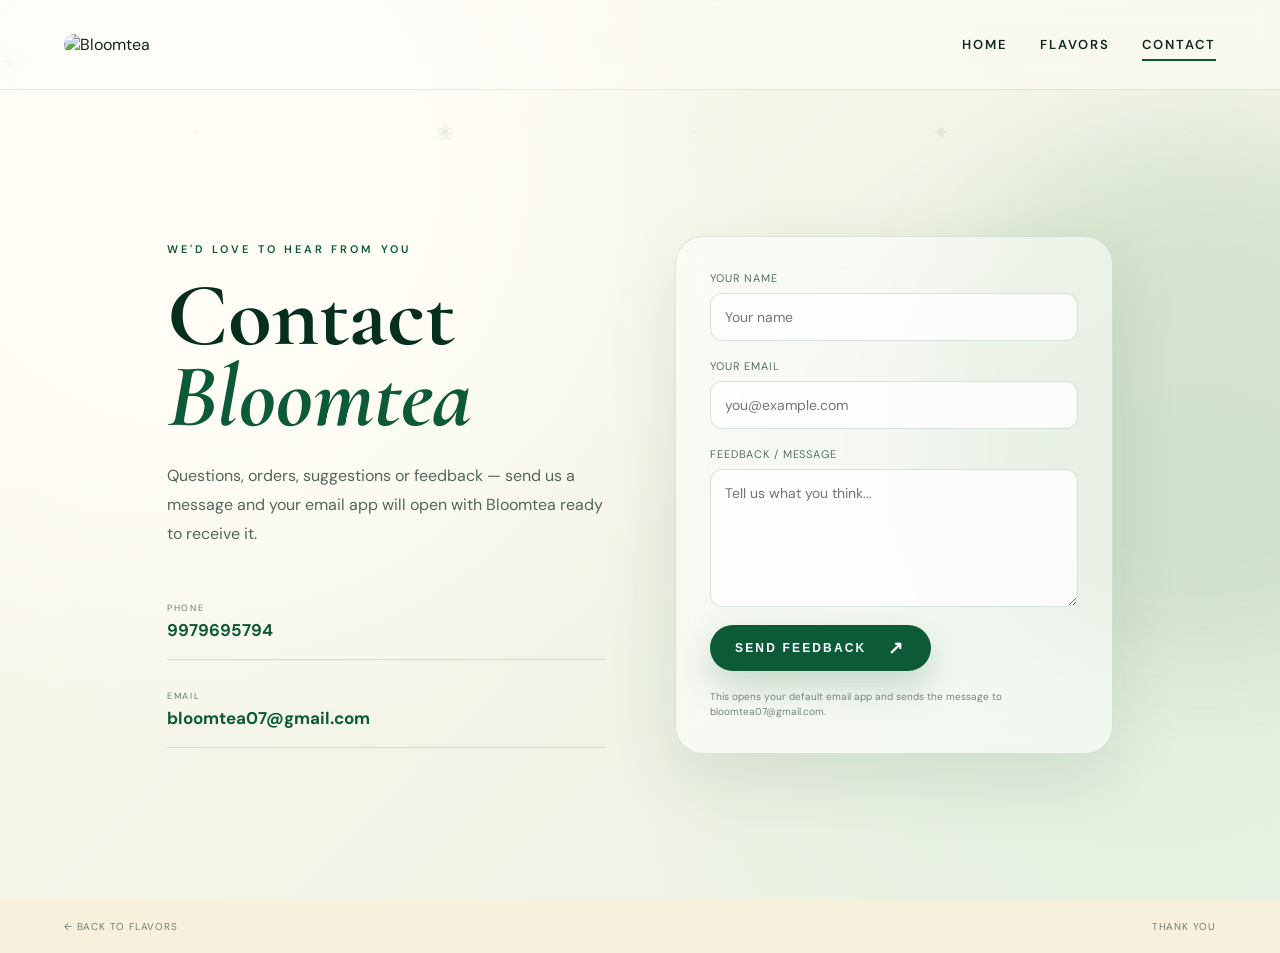
==== contact.html @ 29084bcc "Add files via upload" ====
<!doctype html>
<html lang="en">
<head>
  <meta charset="utf-8">
  <meta name="viewport" content="width=device-width,initial-scale=1">
  <title>Bloomtea — Contact & Feedback</title>
  <meta name="description" content="Contact Bloomtea Floral Tea or send feedback.">
  <link rel="stylesheet" href="styles.css">
</head>
<body class="contact-page">
  <div class="ambient"></div>
  <div class="petals" aria-hidden="true"></div>

  <header class="nav">
    <a class="brand small-brand" href="index.html"><img src="assets/logo.jpeg" alt="Bloomtea"></a>
    <nav>
      <a class="nav-link" href="index.html">Home</a>
      <a class="nav-link" href="flavors.html">Flavors</a>
      <a class="nav-link active" href="contact.html">Contact</a>
    </nav>
  </header>

  <main class="contact-main">
    <section class="contact-intro">
      <p class="eyebrow">We'd love to hear from you</p>
      <h1>Contact <span>Bloomtea</span></h1>
      <p>Questions, orders, suggestions or feedback — send us a message and your email app will open with Bloomtea ready to receive it.</p>
      <div class="contact-details">
        <a href="tel:+919979695794"><small>PHONE</small><strong>9979695794</strong></a>
        <a href="mailto:bloomtea07@gmail.com"><small>EMAIL</small><strong>bloomtea07@gmail.com</strong></a>
      </div>
    </section>

    <section class="contact-card">
      <form id="feedbackForm">
        <label>Your name<input id="name" name="name" type="text" placeholder="Your name" required></label>
        <label>Your email<input id="email" name="email" type="email" placeholder="you@example.com" required></label>
        <label>Feedback / message<textarea id="message" name="message" rows="6" placeholder="Tell us what you think..." required></textarea></label>
        <button class="cta submit" type="submit">SEND FEEDBACK <span>↗</span></button>
        <p class="form-note">This opens your default email app and sends the message to bloomtea07@gmail.com.</p>
      </form>
    </section>
  </main>

  <footer class="footer">
    <a href="flavors.html">← Back to flavors</a>
    <a href="thankyou.html">Thank you</a>
  </footer>
  <script src="script.js"></script>
</body>
</html>
---- styles.css ----
@import url('https://fonts.googleapis.com/css2?family=Cormorant+Garamond:wght@400;500;600;700&family=DM+Sans:wght@400;500;600&display=swap');

:root{
  --deep:#062f20; --green:#0c5a38; --leaf:#1d7047; --cream:#f7f0dc;
  --gold:#d9b76a; --ink:#10271d; --white:#fffdf8;
}
*{box-sizing:border-box}
html{scroll-behavior:smooth}
body{margin:0;min-height:100vh;color:var(--ink);font-family:"DM Sans",sans-serif;background:var(--cream);overflow-x:hidden}
a{text-decoration:none;color:inherit}
body:before{content:"";position:fixed;inset:0;z-index:-5;background:radial-gradient(circle at 15% 20%,#fffdf6 0 18%,transparent 45%),radial-gradient(circle at 90% 70%,#e5f0df 0 15%,transparent 42%),linear-gradient(135deg,#fbf7ea,#eaf2e3);animation:bgShift 13s ease-in-out infinite alternate}
@keyframes bgShift{to{filter:hue-rotate(8deg) brightness(1.02)}}
.ambient{position:fixed;z-index:-2;width:42vw;height:42vw;right:-15vw;top:15vh;border-radius:50%;background:rgba(93,145,91,.14);filter:blur(50px);animation:float 9s ease-in-out infinite}
@keyframes float{50%{transform:translate(-35px,25px) scale(1.05)}}
.petals:before,.petals:after{content:"✦  ·  ❀  ·  ✦  ·  ❀";position:fixed;inset:0;color:rgba(25,100,57,.16);font-size:22px;letter-spacing:75px;line-height:125px;white-space:pre;animation:petalDrift 22s linear infinite;pointer-events:none}
.petals:after{top:70px;left:-60px;animation-duration:28s;opacity:.5}
@keyframes petalDrift{from{transform:translateY(-60px)}to{transform:translateY(110vh)}}

.nav{height:90px;padding:16px 5vw;display:flex;align-items:center;justify-content:space-between;position:relative;z-index:5;background:rgba(255,253,248,.48);backdrop-filter:blur(12px);border-bottom:1px solid rgba(12,90,56,.1)}
.brand img{width:170px;height:62px;object-fit:cover;border-radius:12px;mix-blend-mode:multiply}
.small-brand img{width:115px;height:55px}
.nav nav{display:flex;gap:32px}
.nav-link{font-size:13px;letter-spacing:.15em;text-transform:uppercase;font-weight:600;padding:8px 0;position:relative}
.nav-link:after{content:"";position:absolute;left:0;bottom:0;width:0;height:2px;background:var(--green);transition:.3s}
.nav-link:hover:after,.nav-link.active:after{width:100%}

.hero{max-width:1250px;margin:0 auto;min-height:calc(100vh - 90px);padding:60px 6vw 70px;display:grid;grid-template-columns:1fr 1fr;align-items:center;gap:20px}
.hero-copy{animation:rise .9s ease both}
@keyframes rise{from{opacity:0;transform:translateY(30px)}to{opacity:1;transform:none}}
.eyebrow{text-transform:uppercase;letter-spacing:.28em;font-size:11px;font-weight:600;color:var(--green);margin:0 0 20px}
h1,h2{font-family:"Cormorant Garamond",serif}
.hero h1{font-size:clamp(64px,8vw,115px);line-height:.82;margin:0;color:var(--deep);font-weight:600;letter-spacing:-.035em}
.hero h1 span,.section-heading h1 span,.contact-intro h1 span,.thanks h1 span{color:var(--green);font-style:italic}
.lead{max-width:470px;font-size:16px;line-height:1.8;color:#466052;margin:35px 0}
.cta,.outline-btn{display:inline-flex;align-items:center;gap:22px;border-radius:999px;padding:16px 25px;font-size:12px;letter-spacing:.18em;font-weight:600;transition:.3s}
.cta{background:var(--green);color:white;box-shadow:0 14px 35px rgba(12,90,56,.22)}
.cta:hover{transform:translateY(-4px);box-shadow:0 18px 42px rgba(12,90,56,.3)}
.cta span{font-size:18px;line-height:0}
.outline-btn{border:1px solid rgba(12,90,56,.4);color:var(--green)}
.outline-btn:hover{background:rgba(12,90,56,.07);transform:translateY(-3px)}
.hero-logo{display:flex;justify-content:center;position:relative;animation:rise 1s .15s ease both}
.hero-logo img{width:min(80%,500px);height:auto;aspect-ratio:1;object-fit:cover;border-radius:50%;mix-blend-mode:multiply;box-shadow:0 30px 80px rgba(5,50,30,.13)}
.logo-orbit{position:absolute;width:min(82%,520px);aspect-ratio:1;border:1px solid rgba(12,90,56,.2);border-radius:50%;animation:spin 18s linear infinite}
.logo-orbit:after{content:"✦";position:absolute;top:2%;left:50%;color:var(--gold);font-size:18px}
@keyframes spin{to{transform:rotate(360deg)}}

.flavor-main{max-width:1320px;margin:auto;padding:70px 5vw 45px}
.section-heading{text-align:center;margin-bottom:50px}
.section-heading h1{font-size:clamp(48px,6vw,78px);line-height:.9;margin:0 0 16px;color:var(--deep)}
.section-heading>p:last-child{color:#597064;font-size:14px}
.tea-grid{display:grid;grid-template-columns:repeat(3,1fr);gap:26px}
.tea-card{text-align:center}
.tea-photo{height:650px;border-radius:220px 220px 26px 26px;position:relative;overflow:hidden;background:linear-gradient(160deg,#f9f6e9,#e9f0df);box-shadow:0 25px 70px rgba(4,50,29,.12);transition:.45s}
.tea-card:hover .tea-photo{transform:translateY(-8px);box-shadow:0 32px 80px rgba(4,50,29,.2)}
.tea-photo>img{width:100%;height:100%;object-fit:contain;display:block;transition:.5s}
.tea-card:hover .tea-photo>img{transform:scale(1.035)}
.hint{font-family:"Cormorant Garamond",serif;font-size:19px;color:var(--green);margin-bottom:13px;min-height:29px}
.hint b{font-size:24px;display:inline-block;animation:bounce 1.4s infinite}
@keyframes bounce{50%{transform:translateY(5px)}}
.tea-info{position:absolute;inset:auto 13px 13px 13px;padding:22px 21px;text-align:left;color:#fff;background:linear-gradient(180deg,rgba(5,48,30,.08),rgba(3,40,25,.94) 28%);border-radius:24px;transform:translateY(105%);transition:.5s;opacity:0;backdrop-filter:blur(6px)}
.tea-card:hover .tea-info{transform:none;opacity:1}
.info-top{display:flex;align-items:center;justify-content:space-between;font-family:"Cormorant Garamond",serif;font-size:30px;font-weight:700}
.info-top strong{font-family:"DM Sans",sans-serif;font-size:20px}
.weight{font-size:12px;letter-spacing:.08em;opacity:.9;margin:4px 0 10px}
.tea-info ul{margin:0;padding-left:17px;font-size:11px;line-height:1.5;columns:2;column-gap:15px}
.tea-info li{margin-bottom:3px}
.tea-card h2{font-size:34px;margin:22px 0 2px;color:var(--deep)}
.tea-card>p{margin:0;color:#61736a;font-size:13px}
.bottom-actions{display:flex;justify-content:center;gap:14px;margin:55px 0 20px}

.contact-main{max-width:1100px;margin:auto;padding:90px 6vw;display:grid;grid-template-columns:1fr 1fr;gap:70px;align-items:center;min-height:calc(100vh - 90px)}
.contact-intro h1{font-size:clamp(58px,7vw,90px);line-height:.9;margin:0 0 25px;color:var(--deep)}
.contact-intro>p:not(.eyebrow){max-width:480px;line-height:1.8;color:#52675b}
.contact-details{display:grid;gap:12px;margin-top:35px}
.contact-details a{padding:18px 0;border-bottom:1px solid rgba(12,90,56,.16);display:flex;flex-direction:column;gap:5px}
.contact-details small{font-size:9px;letter-spacing:.2em;color:#65806f}
.contact-details strong{font-size:17px;color:var(--green)}
.contact-card{padding:34px;border:1px solid rgba(12,90,56,.13);background:rgba(255,255,255,.52);backdrop-filter:blur(18px);border-radius:28px;box-shadow:0 25px 70px rgba(5,50,30,.1)}
form{display:grid;gap:18px}
label{font-size:11px;letter-spacing:.08em;text-transform:uppercase;color:#547064}
input,textarea{display:block;width:100%;margin-top:8px;border:1px solid rgba(12,90,56,.16);background:rgba(255,255,255,.75);border-radius:12px;padding:14px;font:14px "DM Sans",sans-serif;color:var(--ink);outline:none}
input:focus,textarea:focus{border-color:var(--green);box-shadow:0 0 0 3px rgba(12,90,56,.08)}
textarea{resize:vertical}
.submit{border:0;cursor:pointer;justify-content:center;width:max-content}
.form-note{font-size:10px;line-height:1.5;color:#75847b;margin:0}

.thanks-page{background:var(--deep);color:white}
.thanks-page:before{background:radial-gradient(circle at 50% 35%,#174c36,#062f20 60%,#031f15)}
.thanks{min-height:100vh;display:flex;flex-direction:column;align-items:center;justify-content:center;text-align:center;padding:40px}
.thank-logo{width:170px;height:170px;border-radius:50%;overflow:hidden;margin-bottom:28px;border:1px solid rgba(218,183,106,.4);box-shadow:0 0 70px rgba(218,183,106,.12)}
.thank-logo img{width:100%;height:100%;object-fit:cover;mix-blend-mode:screen;filter:contrast(1.05)}
.thanks .eyebrow{color:#e1c681}
.thanks h1{font-size:clamp(70px,10vw,125px);line-height:.78;margin:0;font-weight:500}
.thanks h1 span{color:#e1c681}
.thanks>p:not(.eyebrow){max-width:480px;line-height:1.8;color:#bdd0c5;margin:30px 0}
.thanks-actions{display:flex;gap:13px}
.thanks .outline-btn{border-color:rgba(255,255,255,.3);color:white}

.footer{padding:20px 5vw;display:flex;justify-content:space-between;gap:20px;font-size:10px;letter-spacing:.08em;color:#708077;text-transform:uppercase;position:relative}
.footer a:hover{color:var(--green)}

@media(max-width:900px){
  .hero,.contact-main{grid-template-columns:1fr;text-align:center}
  .hero{padding-top:40px}
  .hero-logo{order:-1}
  .hero-logo img{width:min(65vw,330px)}
  .lead{margin-left:auto;margin-right:auto}
  .tea-grid{grid-template-columns:1fr;max-width:520px;margin:auto}
  .tea-photo{height:620px}
  .contact-main{gap:35px}
  .contact-intro{text-align:center}
  .contact-intro>p:not(.eyebrow){margin-left:auto;margin-right:auto}
  .contact-details{text-align:left}
}
@media(max-width:600px){
  .nav{height:76px;padding:10px 5vw}
  .brand img{width:120px;height:52px}
  .small-brand img{width:92px;height:48px}
  .nav nav{gap:15px}
  .nav-link{font-size:9px;letter-spacing:.1em}
  .hero h1{font-size:57px}
  .hero{min-height:calc(100vh - 76px);padding:30px 7vw 50px}
  .tea-photo{height:560px}
  .tea-info{inset: auto 8px 8px}
  .tea-info ul{font-size:10px}
  .bottom-actions,.thanks-actions{flex-direction:column;align-items:center}
  .contact-main{padding:60px 7vw}
  .contact-card{padding:23px}
  .footer{font-size:8px}
}
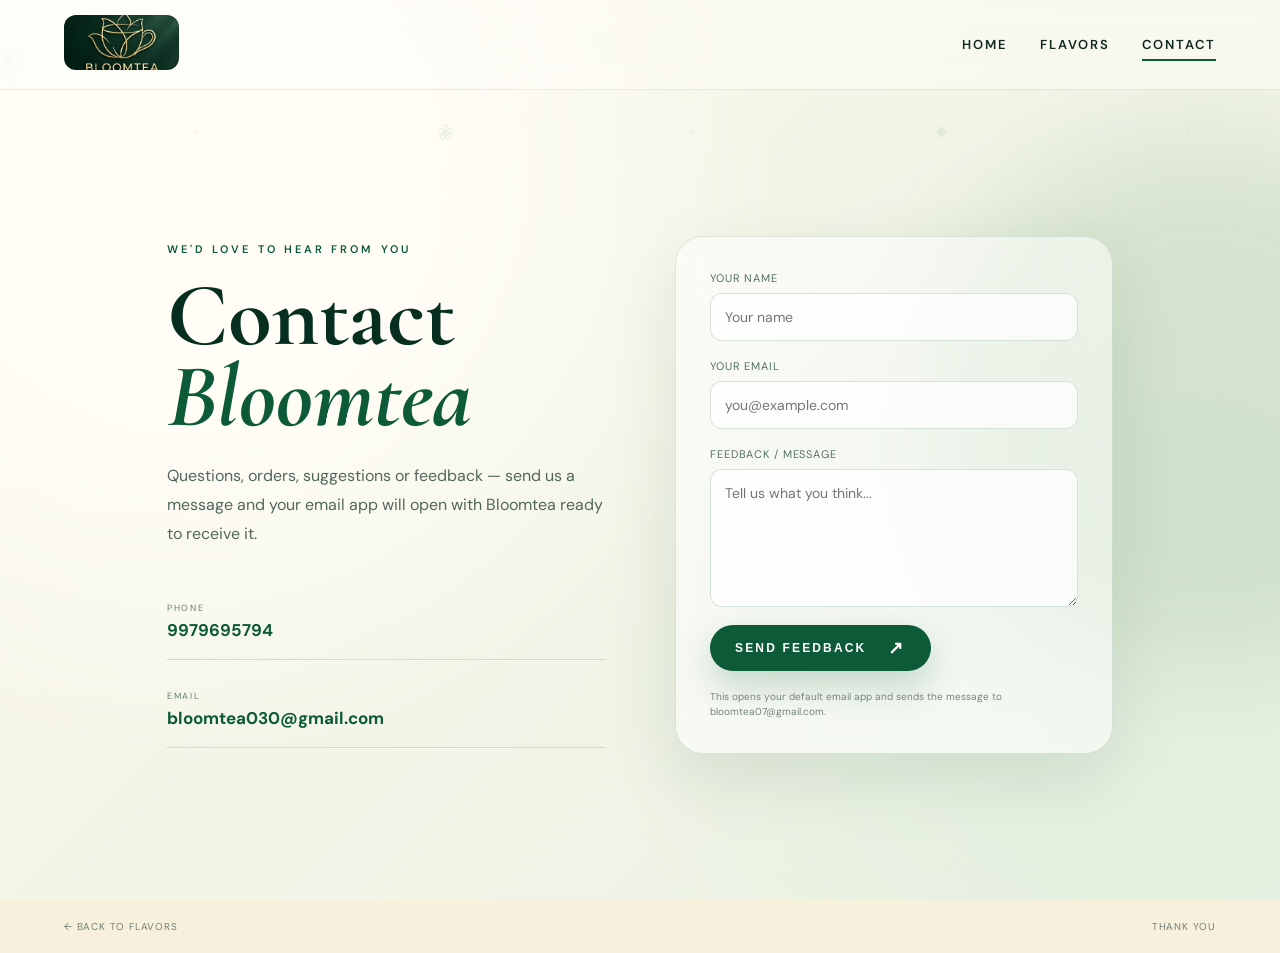
==== commit 96af8960: "Update contact.html" ====
--- a/contact.html
+++ b/contact.html
@@ -27,7 +27,7 @@
       <p>Questions, orders, suggestions or feedback — send us a message and your email app will open with Bloomtea ready to receive it.</p>
       <div class="contact-details">
         <a href="tel:+919979695794"><small>PHONE</small><strong>9979695794</strong></a>
-        <a href="mailto:bloomtea07@gmail.com"><small>EMAIL</small><strong>bloomtea07@gmail.com</strong></a>
+        <a href="mailto:bloomtea030@gmail.com"><small>EMAIL</small><strong>bloomtea030@gmail.com</strong></a>
       </div>
     </section>
 
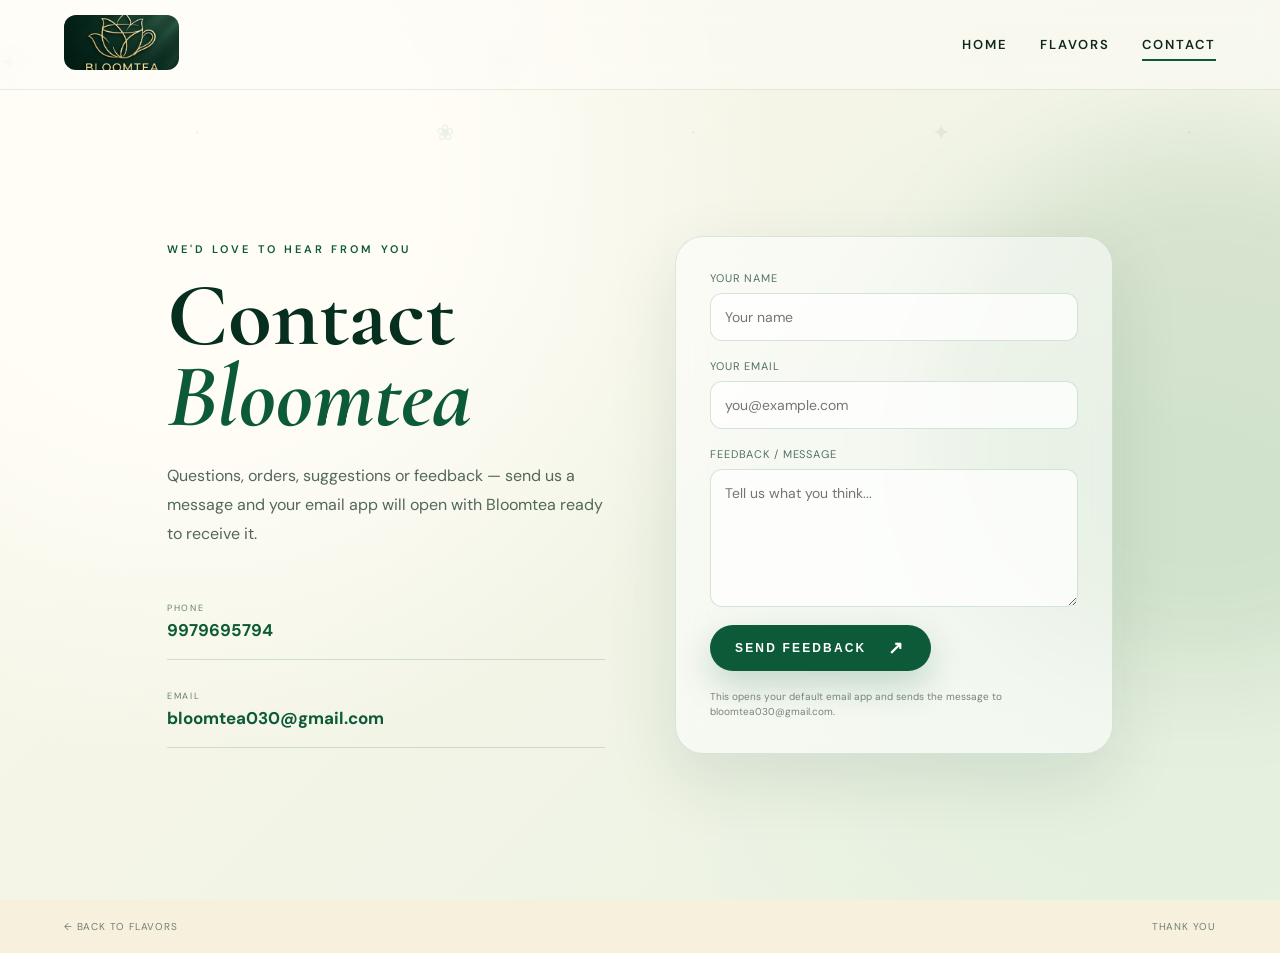
==== commit bc8ba91d: "Update contact.html" ====
--- a/contact.html
+++ b/contact.html
@@ -37,7 +37,7 @@
         <label>Your email<input id="email" name="email" type="email" placeholder="you@example.com" required></label>
         <label>Feedback / message<textarea id="message" name="message" rows="6" placeholder="Tell us what you think..." required></textarea></label>
         <button class="cta submit" type="submit">SEND FEEDBACK <span>↗</span></button>
-        <p class="form-note">This opens your default email app and sends the message to bloomtea07@gmail.com.</p>
+        <p class="form-note">This opens your default email app and sends the message to bloomtea030@gmail.com.</p>
       </form>
     </section>
   </main>
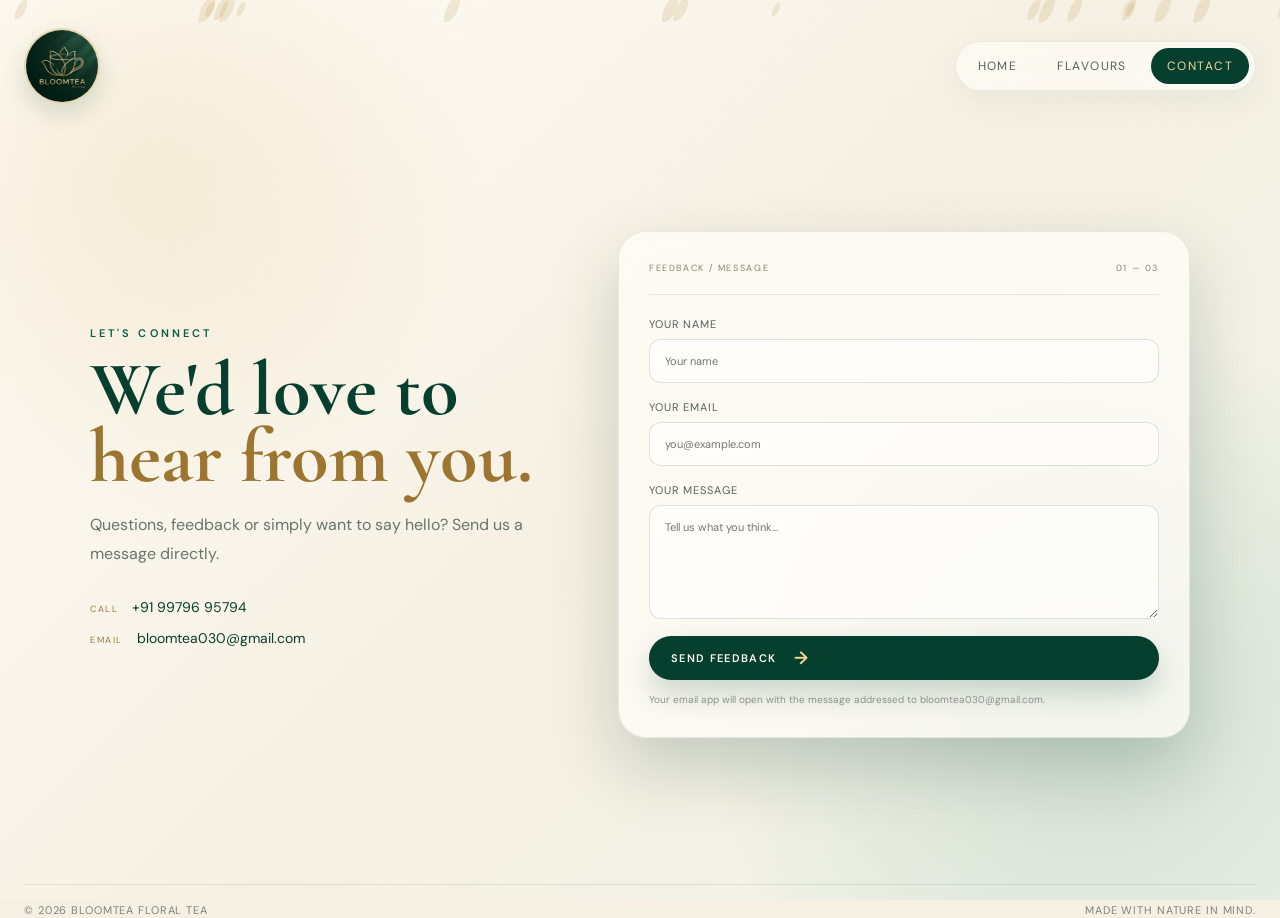
==== commit 6966a2f2: "Add files via upload" ====
--- a/contact.html
+++ b/contact.html
@@ -1,51 +1,48 @@
-<!doctype html>
+<!DOCTYPE html>
 <html lang="en">
 <head>
-  <meta charset="utf-8">
-  <meta name="viewport" content="width=device-width,initial-scale=1">
-  <title>Bloomtea — Contact & Feedback</title>
-  <meta name="description" content="Contact Bloomtea Floral Tea or send feedback.">
-  <link rel="stylesheet" href="styles.css">
+  <meta charset="UTF-8" />
+  <meta name="viewport" content="width=device-width, initial-scale=1.0" />
+  <meta name="description" content="Contact BLOOMTEA Floral Tea." />
+  <title>Contact — BLOOMTEA</title>
+  <link rel="stylesheet" href="style.css" />
 </head>
 <body class="contact-page">
-  <div class="ambient"></div>
   <div class="petals" aria-hidden="true"></div>
-
-  <header class="nav">
-    <a class="brand small-brand" href="index.html"><img src="assets/logo.jpeg" alt="Bloomtea"></a>
+  <header class="topbar">
+    <a class="mini-brand" href="index.html"><img src="assets/logo.jpeg" alt="BLOOMTEA logo" /></a>
     <nav>
-      <a class="nav-link" href="index.html">Home</a>
-      <a class="nav-link" href="flavors.html">Flavors</a>
-      <a class="nav-link active" href="contact.html">Contact</a>
+      <a href="index.html">Home</a>
+      <a href="flavors.html">Flavours</a>
+      <a class="active" href="contact.html">Contact</a>
     </nav>
   </header>
 
   <main class="contact-main">
-    <section class="contact-intro">
-      <p class="eyebrow">We'd love to hear from you</p>
-      <h1>Contact <span>Bloomtea</span></h1>
-      <p>Questions, orders, suggestions or feedback — send us a message and your email app will open with Bloomtea ready to receive it.</p>
+    <section class="contact-intro reveal">
+      <span class="eyebrow">LET'S CONNECT</span>
+      <h1>We'd love to <em>hear from you.</em></h1>
+      <p>Questions, feedback or simply want to say hello? Send us a message directly.</p>
       <div class="contact-details">
-        <a href="tel:+919979695794"><small>PHONE</small><strong>9979695794</strong></a>
-        <a href="mailto:bloomtea030@gmail.com"><small>EMAIL</small><strong>bloomtea030@gmail.com</strong></a>
+        <a href="tel:+919979695794"><span>CALL</span> +91 99796 95794</a>
+        <a href="mailto:bloomtea030@gmail.com"><span>EMAIL</span> bloomtea030@gmail.com</a>
       </div>
     </section>
 
-    <section class="contact-card">
+    <section class="contact-card reveal delay-1">
+      <div class="card-top"><span>FEEDBACK / MESSAGE</span><span>01 — 03</span></div>
       <form id="feedbackForm">
-        <label>Your name<input id="name" name="name" type="text" placeholder="Your name" required></label>
-        <label>Your email<input id="email" name="email" type="email" placeholder="you@example.com" required></label>
-        <label>Feedback / message<textarea id="message" name="message" rows="6" placeholder="Tell us what you think..." required></textarea></label>
-        <button class="cta submit" type="submit">SEND FEEDBACK <span>↗</span></button>
-        <p class="form-note">This opens your default email app and sends the message to bloomtea030@gmail.com.</p>
+        <label>Your name<input id="name" name="name" type="text" placeholder="Your name" required /></label>
+        <label>Your email<input id="email" name="email" type="email" placeholder="you@example.com" required /></label>
+        <label>Your message<textarea id="message" name="message" rows="6" placeholder="Tell us what you think..." required></textarea></label>
+        <button class="gold-button" type="submit">Send feedback <span>→</span></button>
+        <p class="form-note">Your email app will open with the message addressed to bloomtea030@gmail.com.</p>
       </form>
     </section>
   </main>
 
-  <footer class="footer">
-    <a href="flavors.html">← Back to flavors</a>
-    <a href="thankyou.html">Thank you</a>
-  </footer>
+  <div id="sentNotice" class="toast" role="status">Opening your email app…</div>
+  <footer><span>© 2026 BLOOMTEA Floral Tea</span><span>Made with nature in mind.</span></footer>
   <script src="script.js"></script>
 </body>
 </html>
--- a/style.css
+++ b/style.css
@@ -0,0 +1,184 @@
+@import url('https://fonts.googleapis.com/css2?family=Cormorant+Garamond:wght@400;500;600;700&family=DM+Sans:wght@300;400;500;600&display=swap');
+
+:root {
+  --forest: #073f2e;
+  --forest-2: #0a5b42;
+  --cream: #f6f0e3;
+  --paper: #fffaf0;
+  --gold: #d6b56b;
+  --gold-light: #f0d89b;
+  --ink: #17352b;
+  --muted: #7b847b;
+  --white: #fffdf8;
+  --shadow: 0 28px 70px rgba(3, 45, 33, .20);
+}
+
+* { box-sizing: border-box; }
+html { scroll-behavior: smooth; }
+body {
+  margin: 0;
+  min-height: 100vh;
+  color: var(--ink);
+  font-family: 'DM Sans', sans-serif;
+  background: var(--cream);
+  overflow-x: hidden;
+}
+a { color: inherit; text-decoration: none; }
+button, input, textarea { font: inherit; }
+
+body::before {
+  content: '';
+  position: fixed;
+  inset: 0;
+  z-index: -2;
+  background:
+    radial-gradient(circle at 12% 20%, rgba(214,181,107,.20), transparent 25%),
+    radial-gradient(circle at 85% 78%, rgba(8,91,66,.13), transparent 30%),
+    linear-gradient(135deg, #fffdf8 0%, var(--cream) 52%, #edf3e9 100%);
+}
+body::after {
+  content: '';
+  position: fixed;
+  inset: 0;
+  z-index: -1;
+  pointer-events: none;
+  opacity: .18;
+  background-image: radial-gradient(rgba(7,63,46,.35) .6px, transparent .6px);
+  background-size: 13px 13px;
+  mask-image: linear-gradient(to bottom, black, transparent 85%);
+}
+
+.topbar {
+  width: min(1240px, calc(100% - 48px));
+  margin: 18px auto 0;
+  display: flex;
+  justify-content: space-between;
+  align-items: center;
+  padding: 10px 0;
+  position: relative;
+  z-index: 20;
+}
+.mini-brand { width: 76px; height: 76px; border-radius: 50%; overflow: hidden; box-shadow: 0 10px 25px rgba(7,63,46,.15); border: 2px solid rgba(214,181,107,.55); background: white; }
+.mini-brand img { width: 100%; height: 100%; object-fit: cover; }
+nav { display: flex; gap: 8px; align-items: center; padding: 6px; border-radius: 999px; background: rgba(255,253,248,.62); backdrop-filter: blur(14px); border: 1px solid rgba(7,63,46,.08); box-shadow: 0 10px 35px rgba(7,63,46,.06); }
+nav a { padding: 10px 16px; border-radius: 999px; font-size: 12px; letter-spacing: .12em; text-transform: uppercase; color: #536259; transition: .3s ease; }
+nav a:hover, nav a.active { background: var(--forest); color: var(--gold-light); }
+
+.hero { width: min(1240px, calc(100% - 48px)); min-height: calc(100vh - 130px); margin: 0 auto; display: grid; grid-template-columns: 1fr .95fr; align-items: center; gap: 50px; padding: 50px 0 70px; }
+.eyebrow { display: inline-block; font-size: 11px; letter-spacing: .28em; font-weight: 600; color: var(--forest-2); }
+h1, h2 { font-family: 'Cormorant Garamond', Georgia, serif; }
+.hero h1 { font-size: clamp(62px, 7vw, 112px); line-height: .85; margin: 20px 0 28px; font-weight: 600; color: var(--forest); }
+h1 em { color: #9c7630; font-style: normal; }
+.tagline { max-width: 520px; color: #5e6b63; font-size: 17px; line-height: 1.8; margin-bottom: 35px; }
+.gold-button { display: inline-flex; align-items: center; gap: 18px; border: 0; cursor: pointer; padding: 15px 22px; border-radius: 999px; background: var(--forest); color: #fffdf8; letter-spacing: .12em; text-transform: uppercase; font-size: 11px; font-weight: 600; box-shadow: 0 14px 30px rgba(7,63,46,.20); transition: transform .25s ease, box-shadow .25s ease, background .25s ease; }
+.gold-button span { color: var(--gold-light); font-size: 18px; line-height: 0; }
+.gold-button:hover { transform: translateY(-3px); background: #0b6045; box-shadow: 0 18px 36px rgba(7,63,46,.28); }
+.gold-button.small { padding: 12px 17px; }
+
+.hero-logo { position: relative; justify-self: center; width: min(530px, 90%); aspect-ratio: 1; display: grid; place-items: center; }
+.hero-logo img { width: 74%; height: 74%; object-fit: cover; border-radius: 50%; position: relative; z-index: 2; box-shadow: 0 30px 70px rgba(2, 48, 34, .28); border: 10px solid rgba(255,253,248,.85); }
+.logo-orbit { position: absolute; width: 88%; height: 88%; border: 1px solid rgba(156,118,48,.45); border-radius: 50%; animation: spin 18s linear infinite; }
+.logo-orbit::before, .logo-orbit::after { content: '✦'; position: absolute; color: #b88d3b; font-size: 20px; background: var(--cream); padding: 8px; }
+.logo-orbit::before { top: -17px; left: 50%; } .logo-orbit::after { bottom: -17px; right: 15%; }
+
+.intro-strip { width: min(1100px, calc(100% - 48px)); margin: -10px auto 60px; padding: 22px 28px; display: grid; grid-template-columns: repeat(3,1fr); gap: 12px; background: rgba(255,253,248,.62); border: 1px solid rgba(7,63,46,.08); border-radius: 24px; backdrop-filter: blur(14px); }
+.intro-strip div { display: grid; grid-template-columns: 38px 1fr; column-gap: 8px; align-items: center; padding: 8px 15px; border-right: 1px solid rgba(7,63,46,.10); }
+.intro-strip div:last-child { border: 0; }
+.intro-strip span { grid-row: 1 / span 2; color: #aa8138; font-family: 'Cormorant Garamond'; font-size: 25px; }
+.intro-strip strong { font-size: 12px; letter-spacing: .08em; text-transform: uppercase; }
+.intro-strip small { color: var(--muted); margin-top: 3px; }
+
+footer { width: min(1240px, calc(100% - 48px)); margin: 30px auto 24px; padding-top: 18px; border-top: 1px solid rgba(7,63,46,.10); display: flex; justify-content: space-between; color: #7a847d; font-size: 11px; letter-spacing: .08em; text-transform: uppercase; }
+
+.flavors-main { width: min(1240px, calc(100% - 48px)); margin: 0 auto; padding: 70px 0 50px; }
+.page-heading { text-align: center; margin-bottom: 40px; }
+.page-heading h1 { margin: 10px 0 10px; color: var(--forest); font-size: clamp(58px, 7vw, 88px); line-height: .9; }
+.page-heading p { color: #65736a; margin: 0 auto; font-size: 15px; }
+.page-heading strong { color: var(--forest); }
+.product-grid { display: grid; grid-template-columns: repeat(3,1fr); gap: 22px; align-items: start; }
+.product-card { position: relative; }
+.product-art { position: relative; min-height: 620px; border-radius: 28px; overflow: hidden; display: grid; place-items: center; background: linear-gradient(145deg, rgba(255,253,248,.95), rgba(230,238,224,.88)); border: 1px solid rgba(7,63,46,.08); box-shadow: 0 18px 45px rgba(7,63,46,.09); transition: transform .4s ease, box-shadow .4s ease; }
+.product-card:nth-child(1) .product-art { background: radial-gradient(circle at 50% 15%, #f5efd9, #dcebdc); }
+.product-card:nth-child(2) .product-art { background: radial-gradient(circle at 50% 15%, #f3f0dc, #d8e8da); }
+.product-card:nth-child(3) .product-art { background: radial-gradient(circle at 50% 15%, #f6e7df, #e9ded8); }
+.product-art > img { width: 94%; height: 94%; object-fit: contain; transition: transform .55s cubic-bezier(.2,.8,.2,1), filter .45s ease; }
+.product-card:hover .product-art { transform: translateY(-7px); box-shadow: 0 30px 60px rgba(7,63,46,.16); }
+.product-card:hover .product-art > img { transform: scale(1.04); filter: brightness(.72); }
+.hover-hint { position: absolute; top: 18px; left: 50%; transform: translateX(-50%); z-index: 4; color: var(--forest); background: rgba(255,253,248,.80); border: 1px solid rgba(156,118,48,.30); padding: 8px 12px; border-radius: 999px; font-size: 10px; letter-spacing: .12em; text-transform: uppercase; white-space: nowrap; transition: opacity .3s; }
+.product-card:hover .hover-hint { opacity: 0; }
+.product-overlay { position: absolute; inset: auto 18px 18px; padding: 22px 20px 20px; border-radius: 20px; background: rgba(4,46,34,.94); color: white; z-index: 3; opacity: 0; transform: translateY(18px); transition: .4s ease; box-shadow: 0 18px 45px rgba(0,0,0,.22); max-height: 70%; overflow: auto; }
+.product-card:hover .product-overlay, .product-card:focus-within .product-overlay { opacity: 1; transform: translateY(0); }
+.natural-badge { display: inline-block; font-size: 9px; letter-spacing: .18em; color: var(--gold-light); border: 1px solid rgba(240,216,155,.4); padding: 6px 8px; border-radius: 99px; }
+.product-price { font-family: 'Cormorant Garamond'; font-size: 48px; line-height: 1; margin-top: 10px; color: #fff0bd; }
+.product-weight { color: #c9d8cf; font-size: 12px; margin: 4px 0 13px; }
+.benefits-title { text-transform: uppercase; letter-spacing: .15em; font-size: 9px; color: var(--gold-light); margin-bottom: 6px; }
+.product-overlay ul { margin: 0; padding-left: 18px; color: #e8eee9; font-size: 11px; line-height: 1.65; }
+.product-name { padding: 17px 7px 0; display: grid; grid-template-columns: 36px 1fr; column-gap: 8px; align-items: baseline; }
+.product-name span { color: #a88445; font-family: 'Cormorant Garamond'; font-size: 22px; grid-row: 1 / span 2; }
+.product-name h2 { margin: 0; color: var(--forest); font-size: 40px; line-height: .9; text-transform: capitalize; }
+.product-name p { margin: 7px 0 0; color: #758078; font-size: 11px; letter-spacing: .14em; text-transform: uppercase; }
+.flavour-footer { display: flex; justify-content: space-between; align-items: center; margin-top: 36px; padding: 0 8px; }
+.text-link { color: var(--forest); font-size: 12px; letter-spacing: .1em; text-transform: uppercase; border-bottom: 1px solid rgba(7,63,46,.3); padding-bottom: 3px; transition: .25s; }
+.text-link:hover { color: #a47c37; border-color: #a47c37; }
+
+.contact-main { width: min(1100px, calc(100% - 48px)); margin: 0 auto; min-height: calc(100vh - 160px); padding: 75px 0; display: grid; grid-template-columns: .9fr 1.1fr; gap: 60px; align-items: center; }
+.contact-intro h1 { color: var(--forest); font-size: clamp(55px, 6vw, 85px); line-height: .88; margin: 14px 0 20px; }
+.contact-intro > p { color: #68756c; line-height: 1.8; max-width: 440px; }
+.contact-details { display: grid; gap: 13px; margin-top: 30px; }
+.contact-details a { width: fit-content; color: var(--forest); font-size: 14px; transition: .25s; }
+.contact-details a:hover { color: #a47c37; transform: translateX(4px); }
+.contact-details span { color: #9b7a3d; font-size: 9px; letter-spacing: .18em; margin-right: 10px; }
+.contact-card { padding: 30px; border-radius: 28px; background: rgba(255,253,248,.74); border: 1px solid rgba(7,63,46,.09); box-shadow: var(--shadow); backdrop-filter: blur(15px); }
+.card-top { display: flex; justify-content: space-between; font-size: 9px; letter-spacing: .18em; color: #8a806c; padding-bottom: 20px; border-bottom: 1px solid rgba(7,63,46,.1); margin-bottom: 22px; }
+form { display: grid; gap: 17px; }
+label { font-size: 11px; letter-spacing: .08em; text-transform: uppercase; color: #526158; display: grid; gap: 8px; }
+input, textarea { width: 100%; border: 1px solid rgba(7,63,46,.14); background: rgba(255,255,255,.6); color: var(--ink); padding: 14px 15px; border-radius: 12px; outline: none; resize: vertical; transition: .25s; }
+input:focus, textarea:focus { border-color: #b18a47; box-shadow: 0 0 0 4px rgba(177,138,71,.10); background: white; }
+.form-note { margin: -5px 0 0; color: #8b918b; font-size: 10px; line-height: 1.5; }
+.toast { position: fixed; right: 24px; bottom: 24px; background: var(--forest); color: white; padding: 13px 18px; border-radius: 999px; box-shadow: 0 15px 35px rgba(0,0,0,.18); opacity: 0; transform: translateY(15px); pointer-events: none; transition: .3s; z-index: 100; font-size: 12px; }
+.toast.show { opacity: 1; transform: translateY(0); }
+
+.thankyou-main { width: min(980px, calc(100% - 48px)); min-height: calc(100vh - 130px); margin: 0 auto; display: grid; grid-template-columns: .75fr 1.25fr; gap: 70px; align-items: center; padding: 60px 0; }
+.thankyou-main h1 { color: var(--forest); font-size: clamp(58px, 7vw, 92px); line-height: .86; margin: 15px 0 22px; }
+.thankyou-main p { color: #667269; line-height: 1.8; max-width: 480px; }
+.thankyou-ring { width: 330px; height: 330px; border-radius: 50%; border: 1px solid rgba(156,118,48,.55); display: grid; place-items: center; position: relative; background: rgba(255,253,248,.55); box-shadow: var(--shadow); }
+.thankyou-ring::before { content: ''; position: absolute; inset: 17px; border-radius: 50%; border: 1px dashed rgba(156,118,48,.38); animation: spin 22s linear infinite; }
+.thankyou-ring img { width: 70%; height: 70%; border-radius: 50%; object-fit: cover; box-shadow: 0 18px 35px rgba(7,63,46,.20); }
+.thankyou-ring span { position: absolute; top: 15px; color: #a57c38; z-index: 2; }
+.thank-actions { display: flex; align-items: center; gap: 24px; margin-top: 28px; }
+
+.petals { position: fixed; inset: 0; pointer-events: none; overflow: hidden; z-index: -1; }
+.petal { position: absolute; width: 12px; height: 19px; border-radius: 100% 0 100% 0; background: rgba(183,140,68,.17); animation: fall linear infinite; }
+
+.reveal { opacity: 0; transform: translateY(22px); animation: reveal .9s ease forwards; }
+.delay-1 { animation-delay: .15s; } .delay-2 { animation-delay: .3s; } .delay-3 { animation-delay: .45s; }
+@keyframes reveal { to { opacity: 1; transform: none; } }
+@keyframes spin { to { transform: rotate(360deg); } }
+@keyframes fall { 0% { transform: translate3d(0,-12vh,0) rotate(0deg); opacity: 0; } 12% { opacity: 1; } 100% { transform: translate3d(80px,112vh,0) rotate(480deg); opacity: 0; } }
+
+@media (max-width: 900px) {
+  .hero, .contact-main, .thankyou-main { grid-template-columns: 1fr; text-align: center; }
+  .hero { padding-top: 35px; }
+  .hero-copy { order: 1; } .hero-logo { order: 0; width: min(430px, 80vw); }
+  .tagline, .contact-intro > p { margin-left: auto; margin-right: auto; }
+  .intro-strip { grid-template-columns: 1fr; }
+  .intro-strip div { border-right: 0; border-bottom: 1px solid rgba(7,63,46,.10); }
+  .product-grid { grid-template-columns: 1fr 1fr; }
+  .product-art { min-height: 590px; }
+  .contact-details { justify-items: center; }
+  .thankyou-ring { margin: 0 auto; width: 280px; height: 280px; }
+  .thank-actions { justify-content: center; }
+}
+@media (max-width: 620px) {
+  .topbar { width: min(100% - 24px, 1240px); align-items: flex-start; }
+  .mini-brand { width: 58px; height: 58px; }
+  nav { gap: 0; flex-wrap: wrap; justify-content: flex-end; max-width: calc(100% - 70px); }
+  nav a { padding: 8px 9px; font-size: 9px; }
+  .hero, .flavors-main, .contact-main, .thankyou-main { width: calc(100% - 28px); }
+  .hero h1 { font-size: 62px; }
+  .product-grid { grid-template-columns: 1fr; }
+  .product-art { min-height: 600px; }
+  .flavour-footer, footer { flex-direction: column; gap: 16px; align-items: flex-start; }
+  .contact-card { padding: 22px; }
+  .thankyou-main { padding-top: 35px; }
+}
